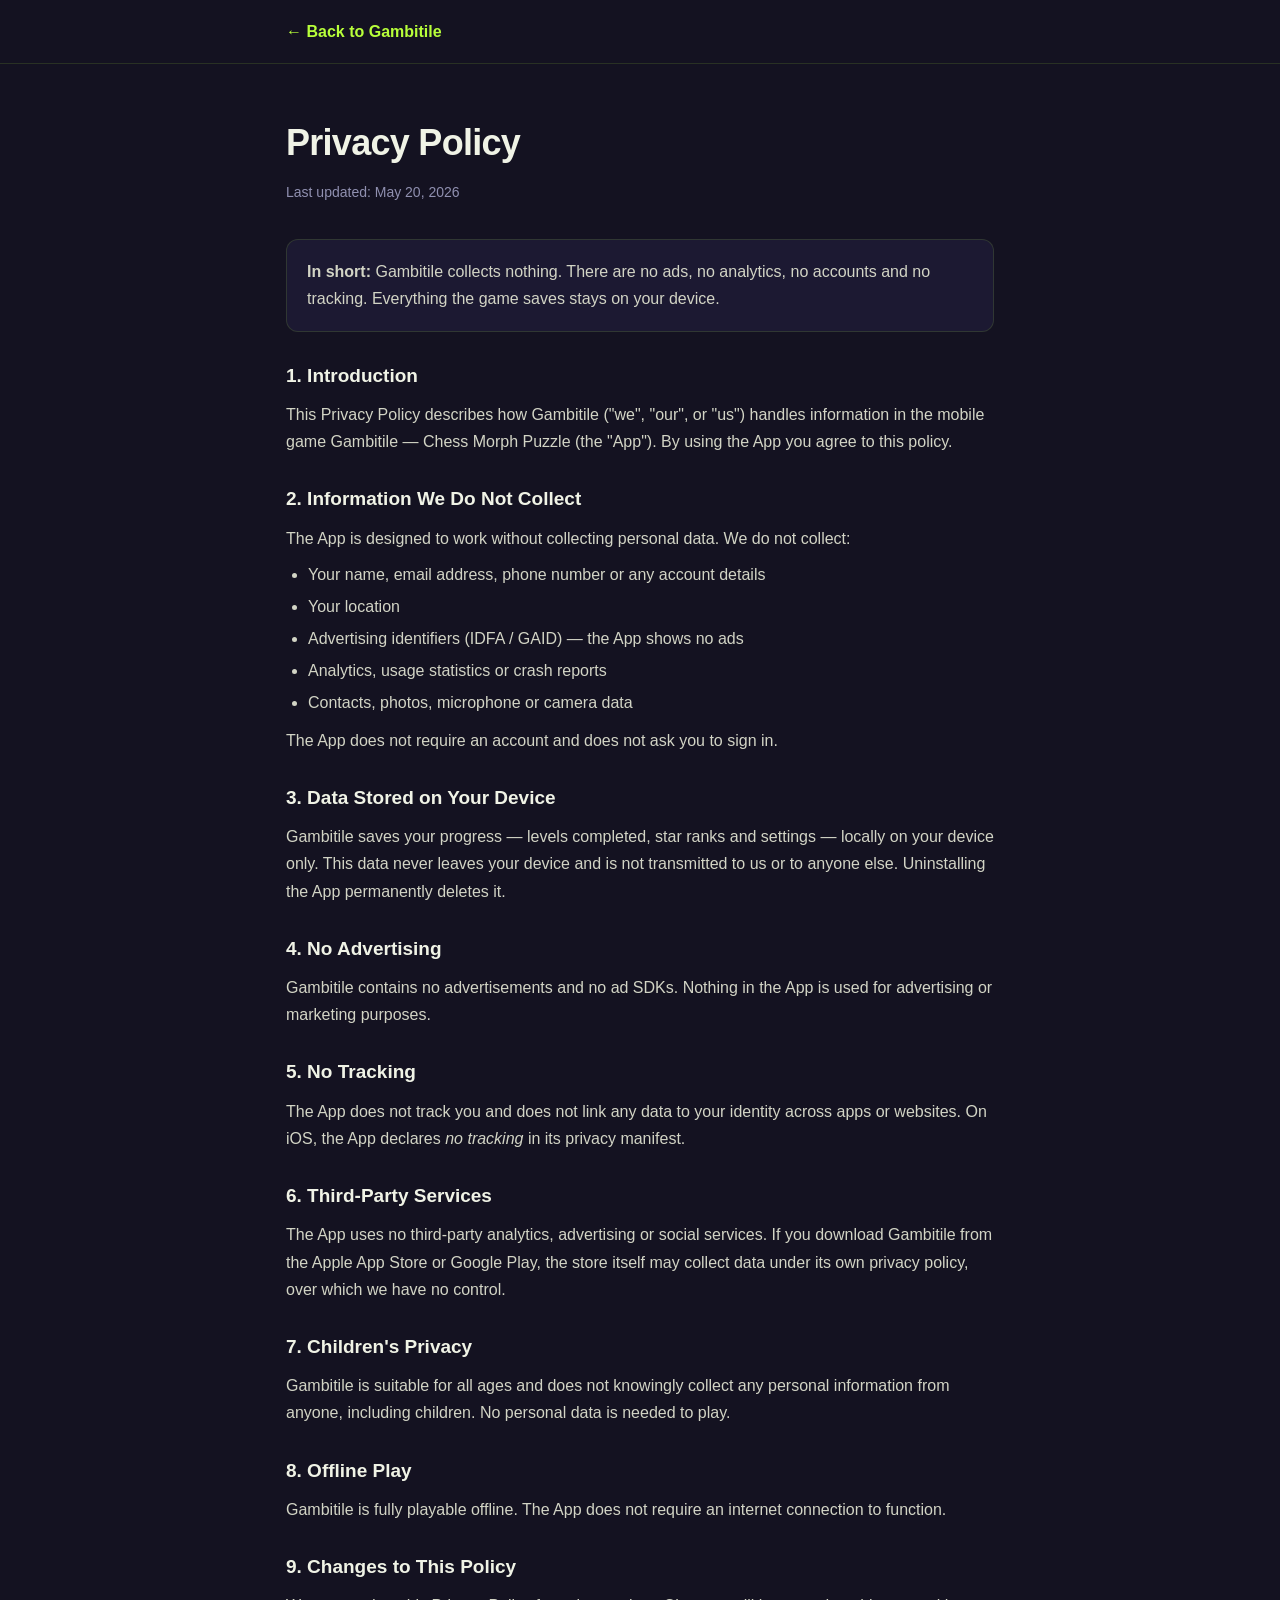
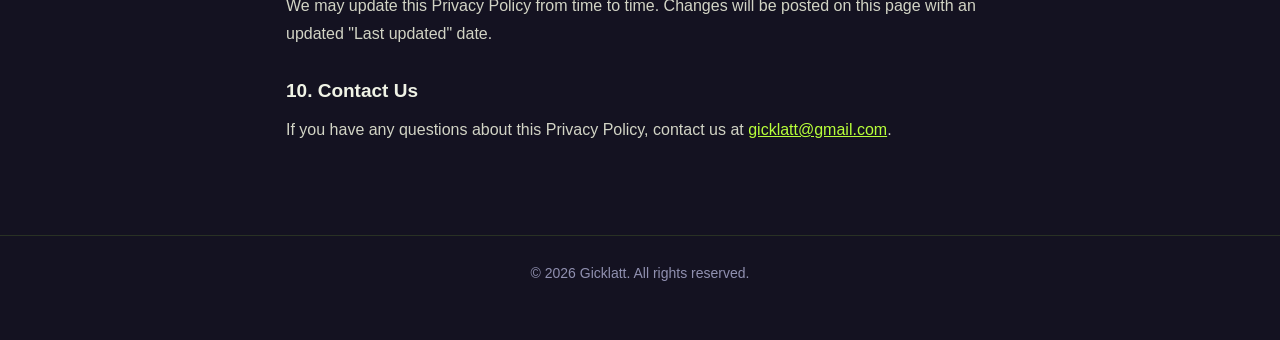
==== privacy/index.html @ 9d50e2fe "feat: Gambitile landing page and privacy policy - Indigo + lime pixel-themed landing page: hero, scr" ====
<!doctype html>
<html lang="en">
<head>
  <meta charset="utf-8" />
  <meta name="viewport" content="width=device-width, initial-scale=1" />
  <title>Privacy Policy — Gambitile</title>
  <meta name="description" content="Privacy Policy for Gambitile — Chess Morph Puzzle." />
  <link rel="icon" type="image/svg+xml" href="../assets/icon.svg" />
  <style>
    :root {
      --bg: #141221; --panel: #1c1932; --line: rgba(184,255,58,.13);
      --text: #f0f3e6; --muted: #9090b0; --lime: #b8ff3a;
    }
    * { box-sizing: border-box; margin: 0; padding: 0; }
    body {
      background: var(--bg); color: var(--text);
      font-family: "Inter", -apple-system, BlinkMacSystemFont, "Segoe UI", Roboto, Helvetica, Arial, sans-serif;
      line-height: 1.7; -webkit-font-smoothing: antialiased;
    }
    a { color: var(--lime); }
    .wrap { max-width: 760px; margin: 0 auto; padding: 0 26px; }
    nav { border-bottom: 1px solid var(--line); }
    nav .wrap { padding-top: 18px; padding-bottom: 18px; }
    nav a { text-decoration: none; font-weight: 600; }
    article.wrap { padding: 48px 26px 64px; }
    h1 { font-size: 36px; font-weight: 700; letter-spacing: -0.02em; }
    .updated { color: var(--muted); font-size: 14px; margin: 8px 0 34px; }
    section { margin-bottom: 28px; }
    h2 { font-size: 19px; font-weight: 700; margin-bottom: 9px; }
    p { color: #d2d4c5; }
    ul { margin: 9px 0 0 22px; }
    li { color: #d2d4c5; margin-bottom: 5px; }
    .highlight {
      background: var(--panel); border: 1px solid var(--line);
      border-radius: 12px; padding: 18px 20px; color: #d2d4c5;
    }
    footer {
      border-top: 1px solid var(--line); padding: 26px 26px 54px;
      text-align: center; color: var(--muted); font-size: 14px;
    }
  </style>
</head>
<body>
  <nav><div class="wrap"><a href="../">&larr; Back to Gambitile</a></div></nav>

  <article class="wrap">
    <h1>Privacy Policy</h1>
    <p class="updated">Last updated: May 20, 2026</p>

    <section>
      <div class="highlight">
        <strong>In short:</strong> Gambitile collects nothing. There are
        no ads, no analytics, no accounts and no tracking. Everything
        the game saves stays on your device.
      </div>
    </section>

    <section>
      <h2>1. Introduction</h2>
      <p>
        This Privacy Policy describes how Gambitile ("we", "our", or
        "us") handles information in the mobile game Gambitile — Chess
        Morph Puzzle (the "App"). By using the App you agree to this
        policy.
      </p>
    </section>

    <section>
      <h2>2. Information We Do Not Collect</h2>
      <p>The App is designed to work without collecting personal data. We do not collect:</p>
      <ul>
        <li>Your name, email address, phone number or any account details</li>
        <li>Your location</li>
        <li>Advertising identifiers (IDFA / GAID) — the App shows no ads</li>
        <li>Analytics, usage statistics or crash reports</li>
        <li>Contacts, photos, microphone or camera data</li>
      </ul>
      <p style="margin-top:10px;">
        The App does not require an account and does not ask you to sign in.
      </p>
    </section>

    <section>
      <h2>3. Data Stored on Your Device</h2>
      <p>
        Gambitile saves your progress — levels completed, star ranks and
        settings — locally on your device only. This data never leaves
        your device and is not transmitted to us or to anyone else.
        Uninstalling the App permanently deletes it.
      </p>
    </section>

    <section>
      <h2>4. No Advertising</h2>
      <p>
        Gambitile contains no advertisements and no ad SDKs. Nothing in
        the App is used for advertising or marketing purposes.
      </p>
    </section>

    <section>
      <h2>5. No Tracking</h2>
      <p>
        The App does not track you and does not link any data to your
        identity across apps or websites. On iOS, the App declares
        <em>no tracking</em> in its privacy manifest.
      </p>
    </section>

    <section>
      <h2>6. Third-Party Services</h2>
      <p>
        The App uses no third-party analytics, advertising or social
        services. If you download Gambitile from the Apple App Store or
        Google Play, the store itself may collect data under its own
        privacy policy, over which we have no control.
      </p>
    </section>

    <section>
      <h2>7. Children's Privacy</h2>
      <p>
        Gambitile is suitable for all ages and does not knowingly
        collect any personal information from anyone, including
        children. No personal data is needed to play.
      </p>
    </section>

    <section>
      <h2>8. Offline Play</h2>
      <p>
        Gambitile is fully playable offline. The App does not require an
        internet connection to function.
      </p>
    </section>

    <section>
      <h2>9. Changes to This Policy</h2>
      <p>
        We may update this Privacy Policy from time to time. Changes
        will be posted on this page with an updated "Last updated" date.
      </p>
    </section>

    <section>
      <h2>10. Contact Us</h2>
      <p>
        If you have any questions about this Privacy Policy, contact us at
        <a href="mailto:gicklatt@gmail.com">gicklatt@gmail.com</a>.
      </p>
    </section>
  </article>

  <footer>&copy; <span id="year"></span> Gicklatt. All rights reserved.</footer>
  <script>document.getElementById("year").textContent = new Date().getFullYear();</script>
</body>
</html>
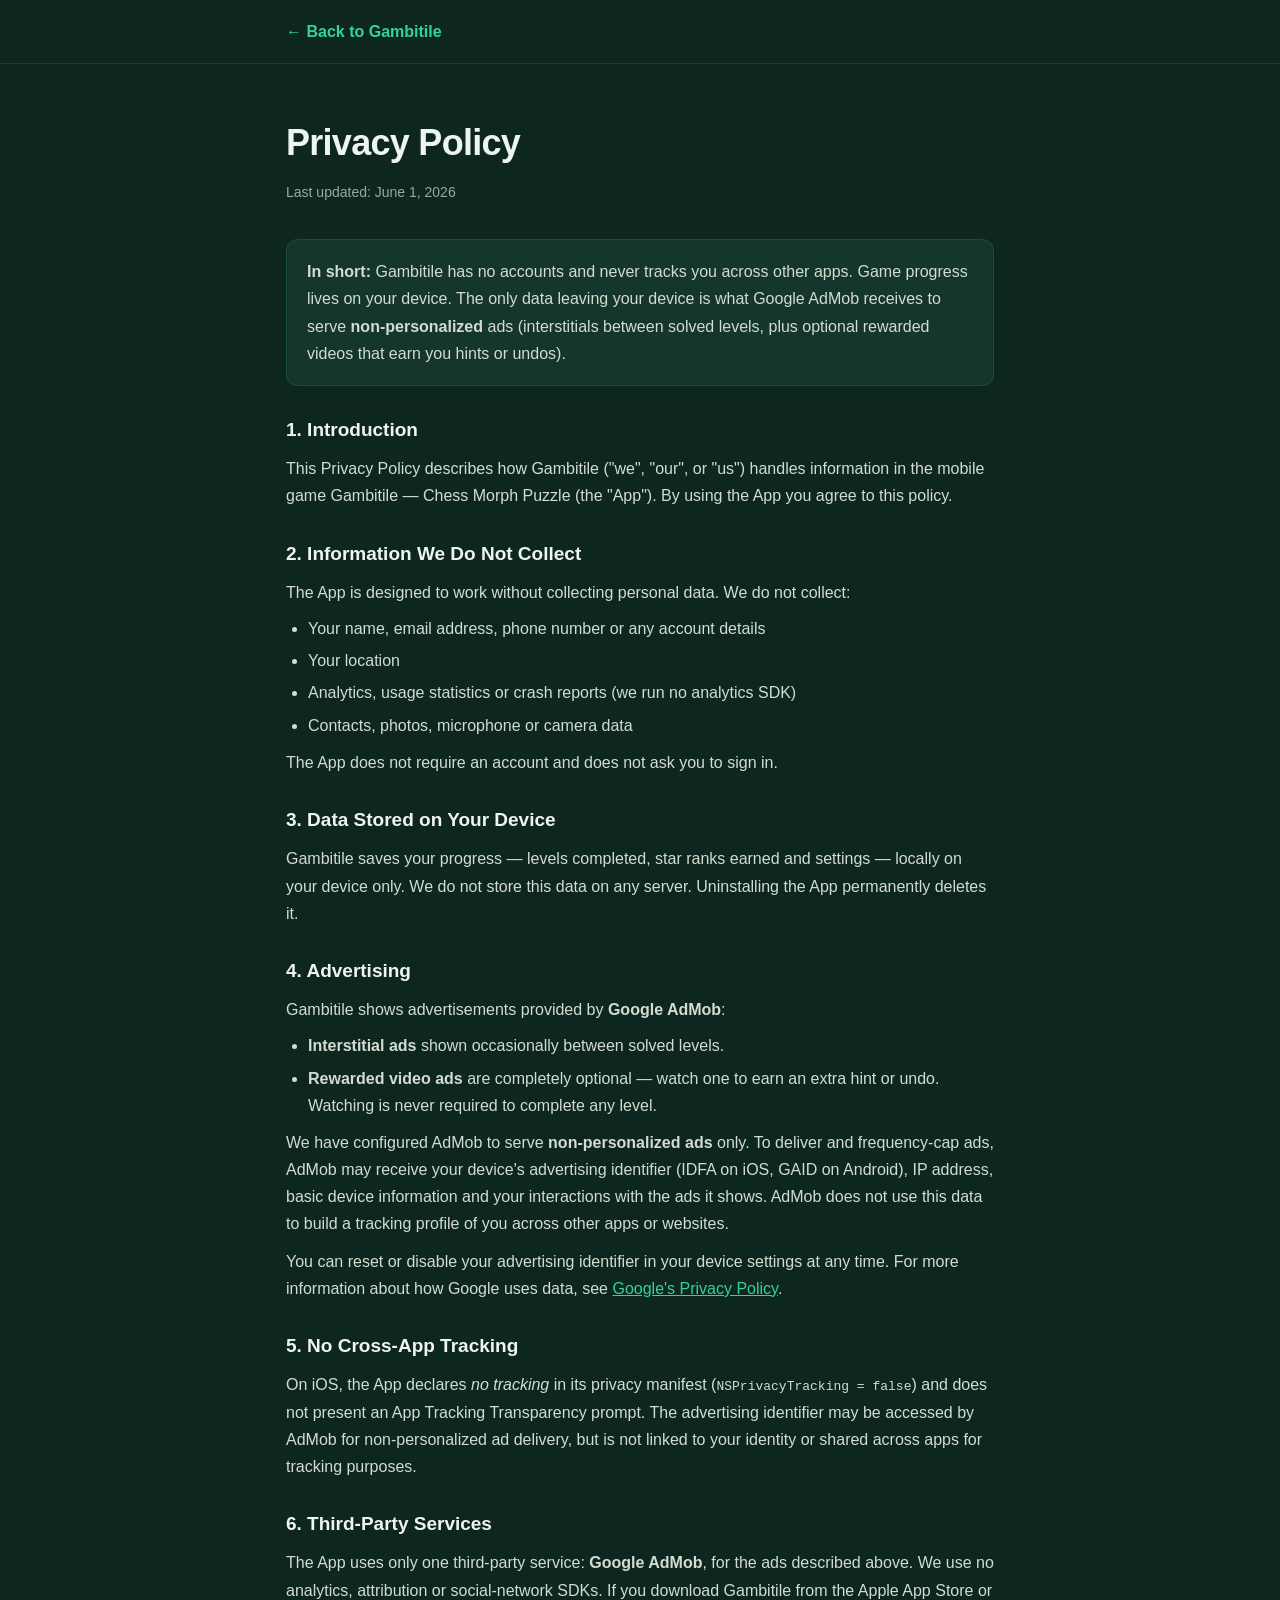
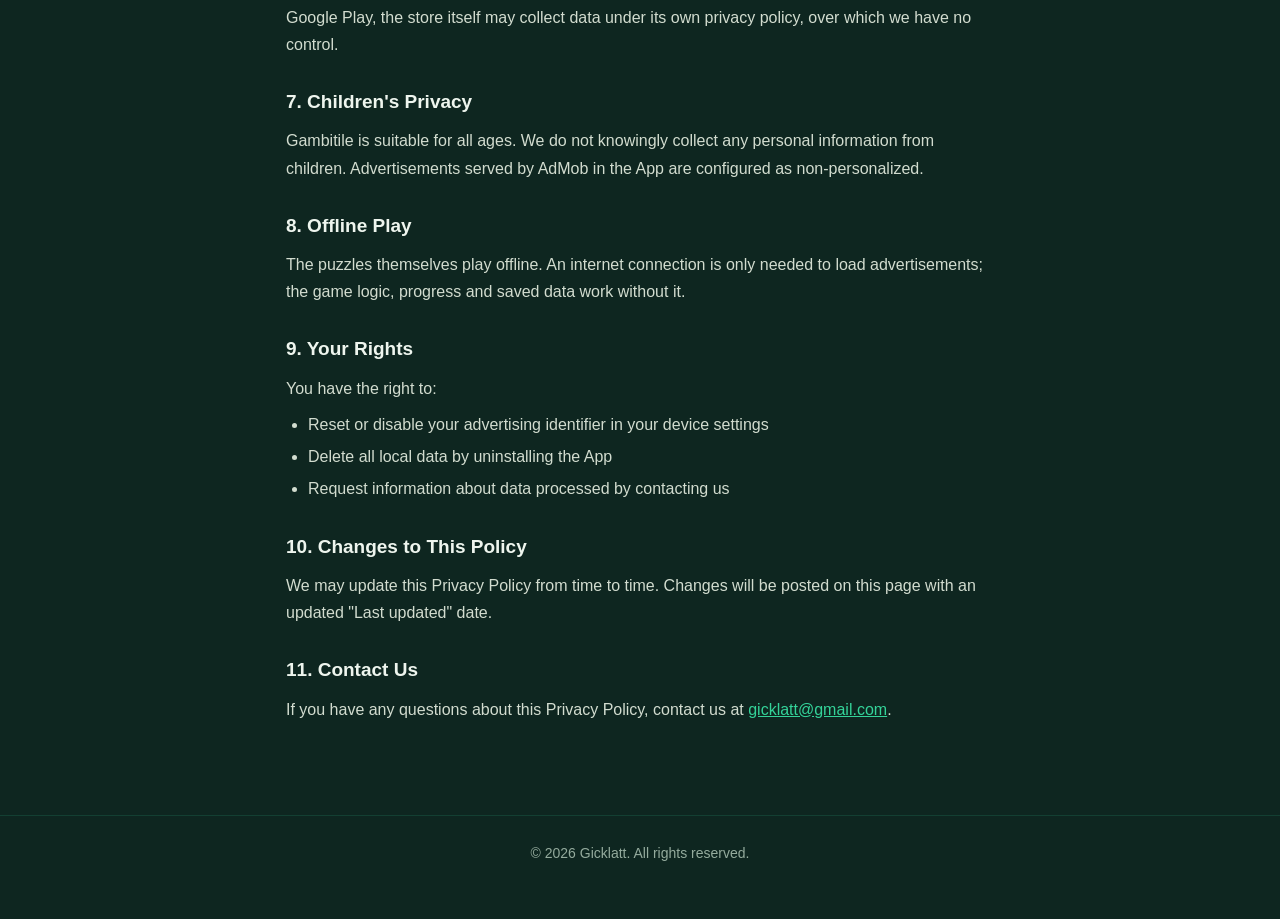
==== commit 4a3ae264: "feat: rebrand to emerald-classical palette and disclose AdMob ads - New icon (emerald gradient + che" ====
--- a/privacy/index.html
+++ b/privacy/index.html
@@ -8,8 +8,8 @@
   <link rel="icon" type="image/svg+xml" href="../assets/icon.svg" />
   <style>
     :root {
-      --bg: #141221; --panel: #1c1932; --line: rgba(184,255,58,.13);
-      --text: #f0f3e6; --muted: #9090b0; --lime: #b8ff3a;
+      --bg: #0e2620; --panel: #15362d; --line: rgba(52,211,153,.14);
+      --text: #eef5ee; --muted: #94ab9d; --emerald: #34d399;
     }
     * { box-sizing: border-box; margin: 0; padding: 0; }
     body {
@@ -17,22 +17,22 @@
       font-family: "Inter", -apple-system, BlinkMacSystemFont, "Segoe UI", Roboto, Helvetica, Arial, sans-serif;
       line-height: 1.7; -webkit-font-smoothing: antialiased;
     }
-    a { color: var(--lime); }
+    a { color: var(--emerald); }
     .wrap { max-width: 760px; margin: 0 auto; padding: 0 26px; }
     nav { border-bottom: 1px solid var(--line); }
     nav .wrap { padding-top: 18px; padding-bottom: 18px; }
     nav a { text-decoration: none; font-weight: 600; }
     article.wrap { padding: 48px 26px 64px; }
-    h1 { font-size: 36px; font-weight: 700; letter-spacing: -0.02em; }
+    h1 { font-size: 36px; font-weight: 800; letter-spacing: -0.02em; }
     .updated { color: var(--muted); font-size: 14px; margin: 8px 0 34px; }
     section { margin-bottom: 28px; }
     h2 { font-size: 19px; font-weight: 700; margin-bottom: 9px; }
-    p { color: #d2d4c5; }
+    p { color: #d2dccf; }
     ul { margin: 9px 0 0 22px; }
-    li { color: #d2d4c5; margin-bottom: 5px; }
+    li { color: #d2dccf; margin-bottom: 5px; }
     .highlight {
       background: var(--panel); border: 1px solid var(--line);
-      border-radius: 12px; padding: 18px 20px; color: #d2d4c5;
+      border-radius: 12px; padding: 18px 20px; color: #d2dccf;
     }
     footer {
       border-top: 1px solid var(--line); padding: 26px 26px 54px;
@@ -45,13 +45,16 @@
 
   <article class="wrap">
     <h1>Privacy Policy</h1>
-    <p class="updated">Last updated: May 20, 2026</p>
+    <p class="updated">Last updated: June 1, 2026</p>
 
     <section>
       <div class="highlight">
-        <strong>In short:</strong> Gambitile collects nothing. There are
-        no ads, no analytics, no accounts and no tracking. Everything
-        the game saves stays on your device.
+        <strong>In short:</strong> Gambitile has no accounts and never
+        tracks you across other apps. Game progress lives on your
+        device. The only data leaving your device is what Google AdMob
+        receives to serve <strong>non-personalized</strong> ads
+        (interstitials between solved levels, plus optional rewarded
+        videos that earn you hints or undos).
       </div>
     </section>
 
@@ -71,8 +74,7 @@
       <ul>
         <li>Your name, email address, phone number or any account details</li>
         <li>Your location</li>
-        <li>Advertising identifiers (IDFA / GAID) — the App shows no ads</li>
-        <li>Analytics, usage statistics or crash reports</li>
+        <li>Analytics, usage statistics or crash reports (we run no analytics SDK)</li>
         <li>Contacts, photos, microphone or camera data</li>
       </ul>
       <p style="margin-top:10px;">
@@ -83,59 +85,101 @@
     <section>
       <h2>3. Data Stored on Your Device</h2>
       <p>
-        Gambitile saves your progress — levels completed, star ranks and
-        settings — locally on your device only. This data never leaves
-        your device and is not transmitted to us or to anyone else.
-        Uninstalling the App permanently deletes it.
-      </p>
-    </section>
-
-    <section>
-      <h2>4. No Advertising</h2>
-      <p>
-        Gambitile contains no advertisements and no ad SDKs. Nothing in
-        the App is used for advertising or marketing purposes.
-      </p>
-    </section>
-
-    <section>
-      <h2>5. No Tracking</h2>
-      <p>
-        The App does not track you and does not link any data to your
-        identity across apps or websites. On iOS, the App declares
-        <em>no tracking</em> in its privacy manifest.
+        Gambitile saves your progress — levels completed, star ranks
+        earned and settings — locally on your device only. We do not
+        store this data on any server. Uninstalling the App permanently
+        deletes it.
+      </p>
+    </section>
+
+    <section>
+      <h2>4. Advertising</h2>
+      <p>
+        Gambitile shows advertisements provided by <strong>Google
+        AdMob</strong>:
+      </p>
+      <ul>
+        <li>
+          <strong>Interstitial ads</strong> shown occasionally between
+          solved levels.
+        </li>
+        <li>
+          <strong>Rewarded video ads</strong> are completely optional —
+          watch one to earn an extra hint or undo. Watching is never
+          required to complete any level.
+        </li>
+      </ul>
+      <p style="margin-top:10px;">
+        We have configured AdMob to serve <strong>non-personalized
+        ads</strong> only. To deliver and frequency-cap ads, AdMob may
+        receive your device's advertising identifier (IDFA on iOS, GAID
+        on Android), IP address, basic device information and your
+        interactions with the ads it shows. AdMob does not use this
+        data to build a tracking profile of you across other apps or
+        websites.
+      </p>
+      <p style="margin-top:10px;">
+        You can reset or disable your advertising identifier in your
+        device settings at any time. For more information about how
+        Google uses data, see
+        <a href="https://policies.google.com/privacy" target="_blank" rel="noopener">Google's Privacy Policy</a>.
+      </p>
+    </section>
+
+    <section>
+      <h2>5. No Cross-App Tracking</h2>
+      <p>
+        On iOS, the App declares <em>no tracking</em> in its privacy
+        manifest (<code>NSPrivacyTracking = false</code>) and does not
+        present an App Tracking Transparency prompt. The advertising
+        identifier may be accessed by AdMob for non-personalized ad
+        delivery, but is not linked to your identity or shared across
+        apps for tracking purposes.
       </p>
     </section>
 
     <section>
       <h2>6. Third-Party Services</h2>
       <p>
-        The App uses no third-party analytics, advertising or social
-        services. If you download Gambitile from the Apple App Store or
-        Google Play, the store itself may collect data under its own
-        privacy policy, over which we have no control.
+        The App uses only one third-party service: <strong>Google
+        AdMob</strong>, for the ads described above. We use no
+        analytics, attribution or social-network SDKs. If you download
+        Gambitile from the Apple App Store or Google Play, the store
+        itself may collect data under its own privacy policy, over
+        which we have no control.
       </p>
     </section>
 
     <section>
       <h2>7. Children's Privacy</h2>
       <p>
-        Gambitile is suitable for all ages and does not knowingly
-        collect any personal information from anyone, including
-        children. No personal data is needed to play.
+        Gambitile is suitable for all ages. We do not knowingly collect
+        any personal information from children. Advertisements served
+        by AdMob in the App are configured as non-personalized.
       </p>
     </section>
 
     <section>
       <h2>8. Offline Play</h2>
       <p>
-        Gambitile is fully playable offline. The App does not require an
-        internet connection to function.
-      </p>
-    </section>
-
-    <section>
-      <h2>9. Changes to This Policy</h2>
+        The puzzles themselves play offline. An internet connection is
+        only needed to load advertisements; the game logic, progress
+        and saved data work without it.
+      </p>
+    </section>
+
+    <section>
+      <h2>9. Your Rights</h2>
+      <p>You have the right to:</p>
+      <ul>
+        <li>Reset or disable your advertising identifier in your device settings</li>
+        <li>Delete all local data by uninstalling the App</li>
+        <li>Request information about data processed by contacting us</li>
+      </ul>
+    </section>
+
+    <section>
+      <h2>10. Changes to This Policy</h2>
       <p>
         We may update this Privacy Policy from time to time. Changes
         will be posted on this page with an updated "Last updated" date.
@@ -143,7 +187,7 @@
     </section>
 
     <section>
-      <h2>10. Contact Us</h2>
+      <h2>11. Contact Us</h2>
       <p>
         If you have any questions about this Privacy Policy, contact us at
         <a href="mailto:gicklatt@gmail.com">gicklatt@gmail.com</a>.
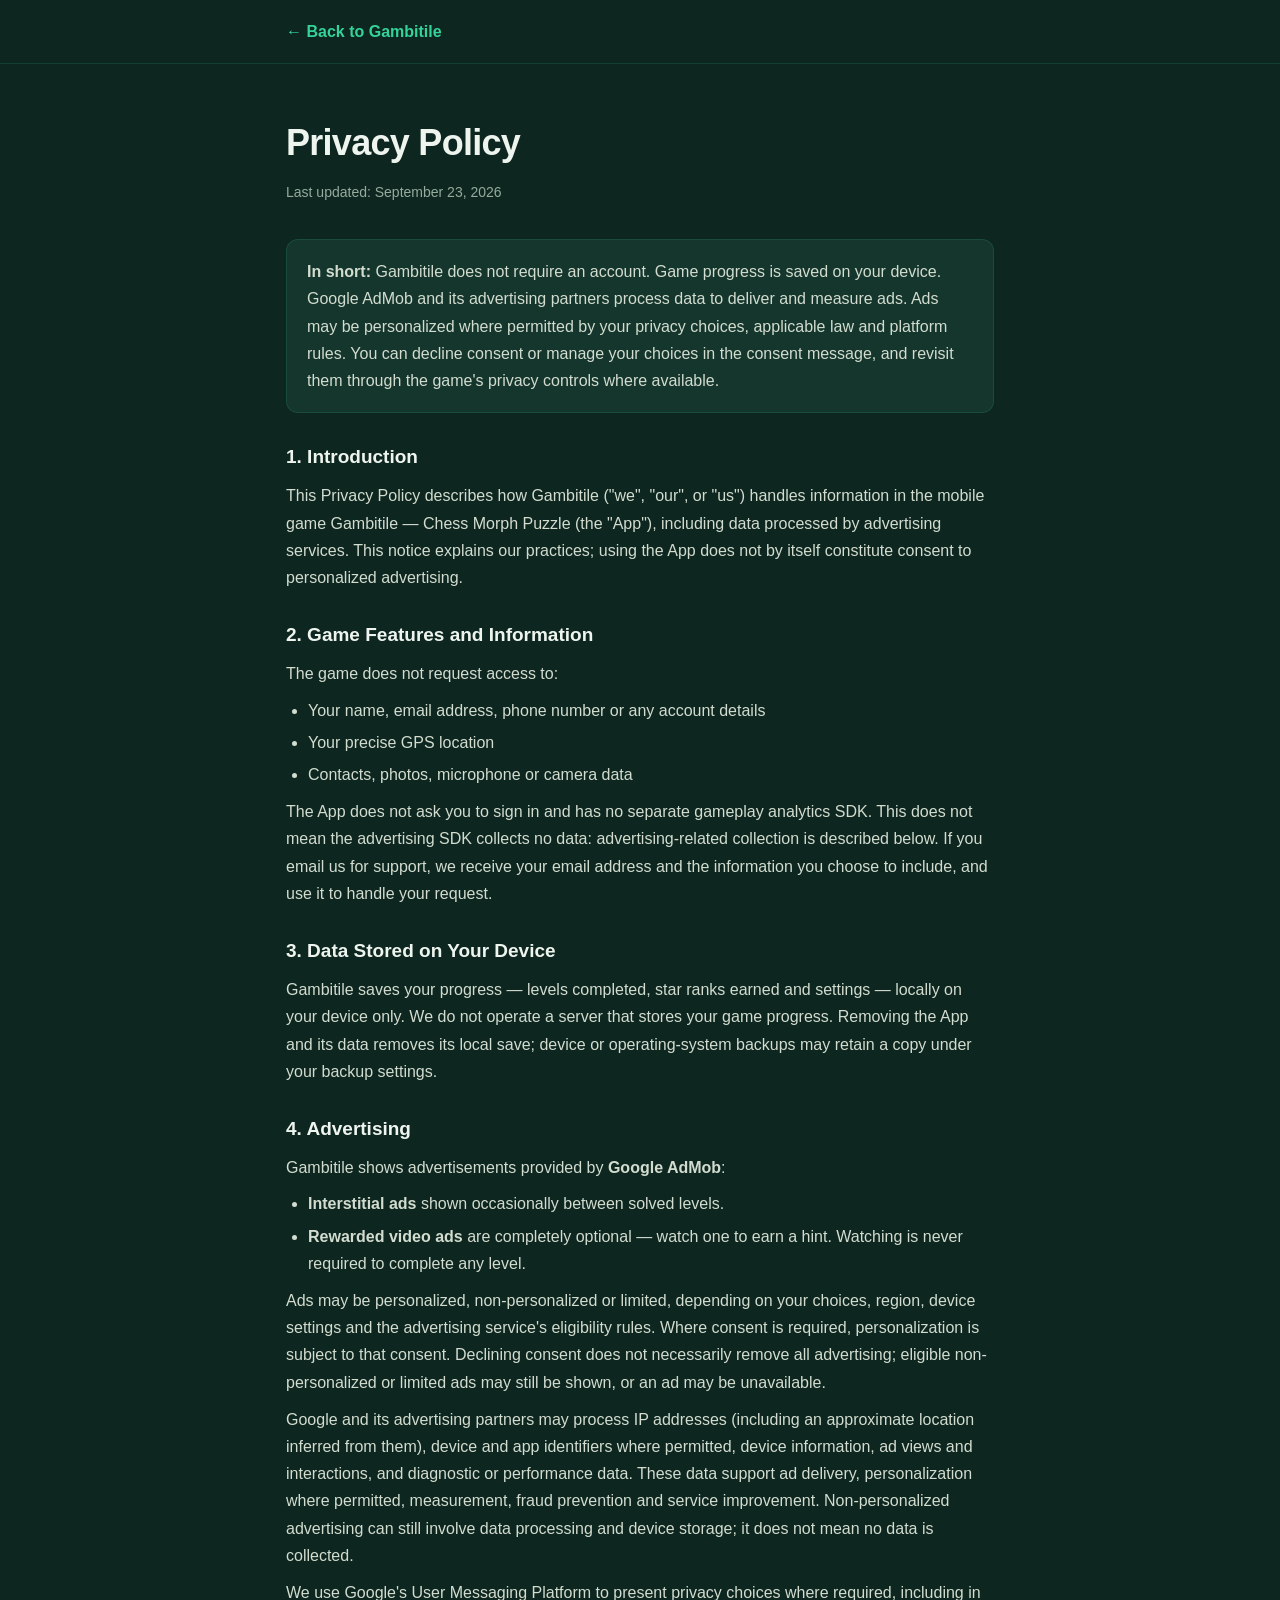
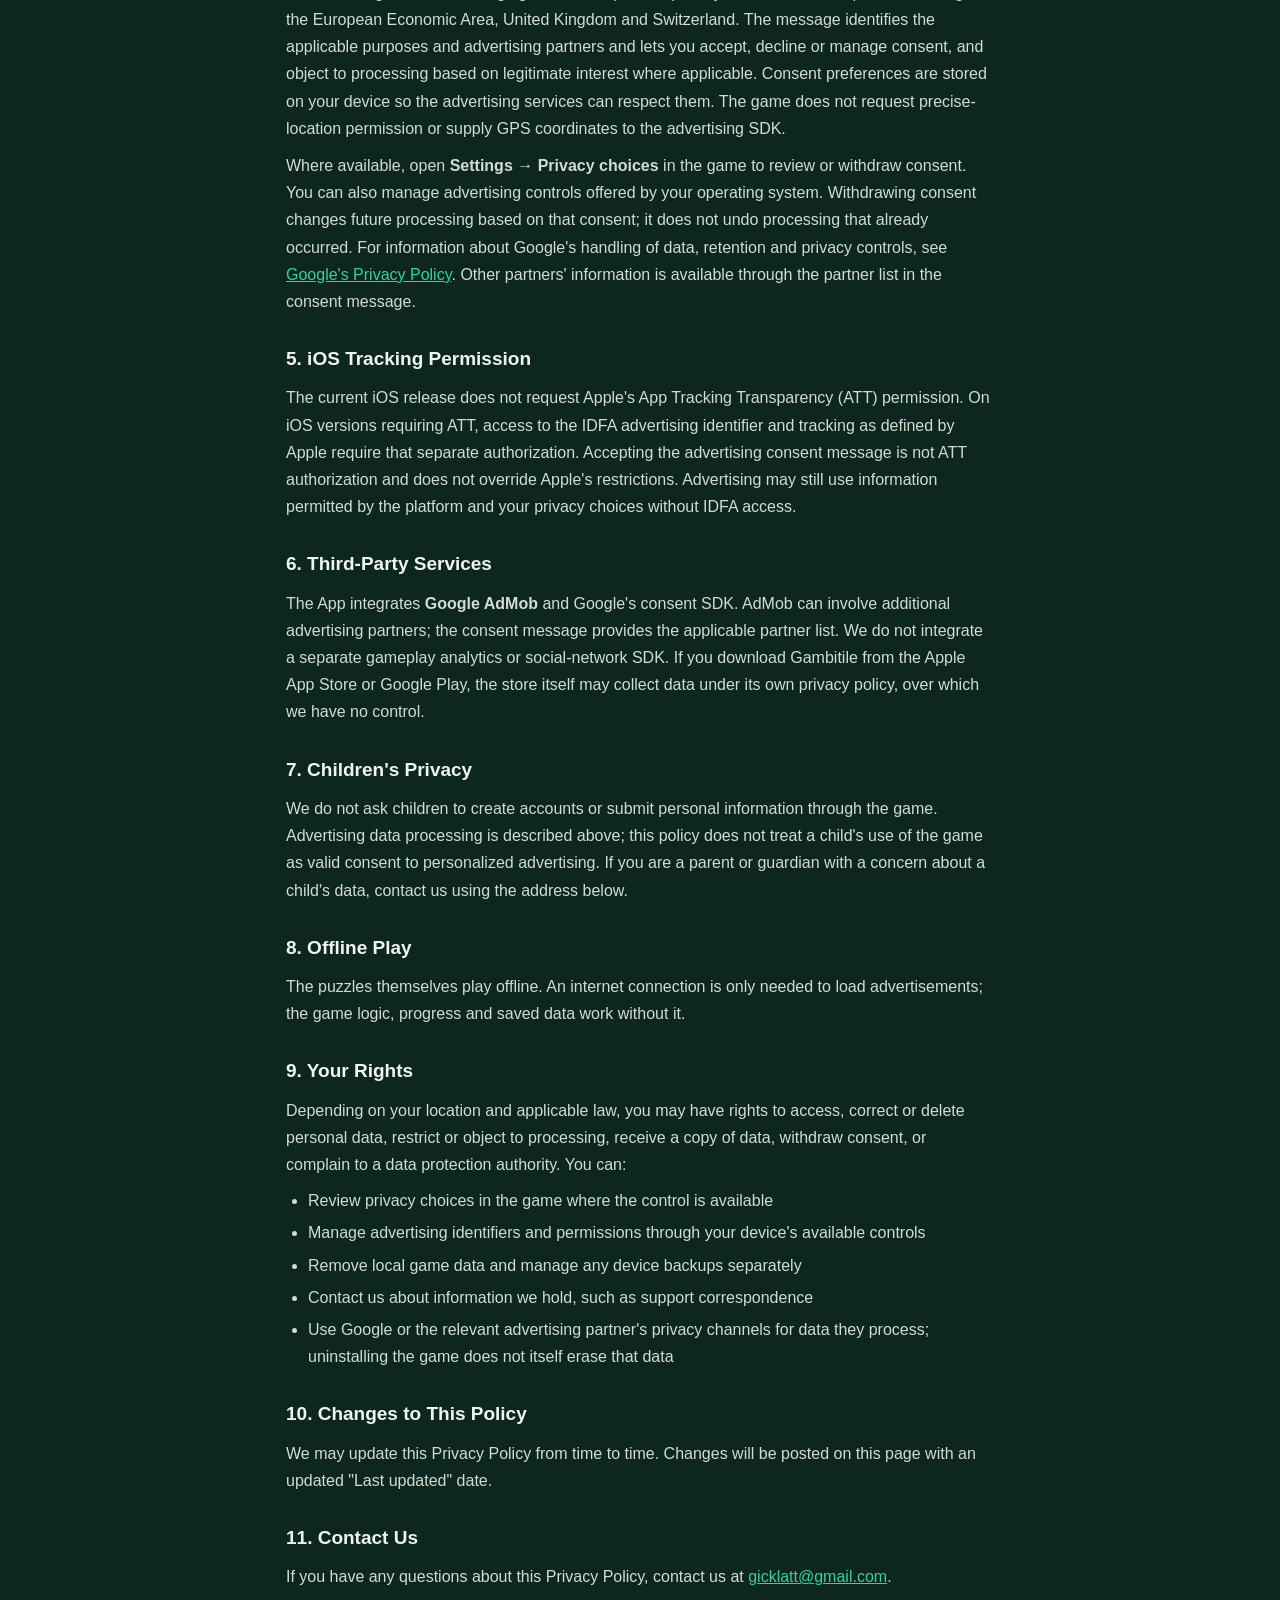
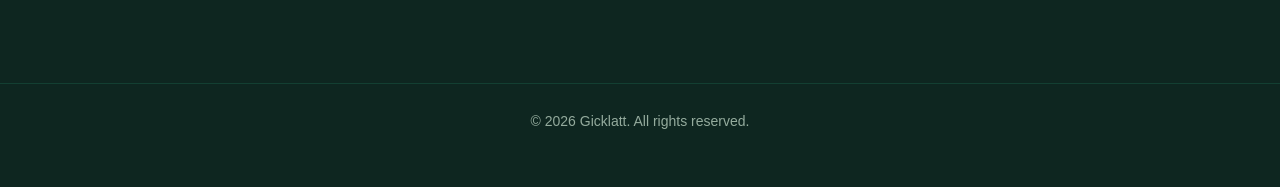
==== commit da0abc39: "Align privacy policy with consent-based advertising" ====
--- a/privacy/index.html
+++ b/privacy/index.html
@@ -45,16 +45,17 @@
 
   <article class="wrap">
     <h1>Privacy Policy</h1>
-    <p class="updated">Last updated: June 1, 2026</p>
+    <p class="updated">Last updated: September 23, 2026</p>
 
     <section>
       <div class="highlight">
-        <strong>In short:</strong> Gambitile has no accounts and never
-        tracks you across other apps. Game progress lives on your
-        device. The only data leaving your device is what Google AdMob
-        receives to serve <strong>non-personalized</strong> ads
-        (interstitials between solved levels, plus optional rewarded
-        videos that earn you hints or undos).
+        <strong>In short:</strong> Gambitile does not require an account.
+        Game progress is saved on your device. Google AdMob and its
+        advertising partners process data to deliver and measure ads.
+        Ads may be personalized where permitted by your privacy choices,
+        applicable law and platform rules. You can decline consent or
+        manage your choices in the consent message, and revisit them
+        through the game's privacy controls where available.
       </div>
     </section>
 
@@ -63,22 +64,26 @@
       <p>
         This Privacy Policy describes how Gambitile ("we", "our", or
         "us") handles information in the mobile game Gambitile — Chess
-        Morph Puzzle (the "App"). By using the App you agree to this
-        policy.
-      </p>
-    </section>
-
-    <section>
-      <h2>2. Information We Do Not Collect</h2>
-      <p>The App is designed to work without collecting personal data. We do not collect:</p>
+        Morph Puzzle (the "App"), including data processed by advertising
+        services. This notice explains our practices; using the App does
+        not by itself constitute consent to personalized advertising.
+      </p>
+    </section>
+
+    <section>
+      <h2>2. Game Features and Information</h2>
+      <p>The game does not request access to:</p>
       <ul>
         <li>Your name, email address, phone number or any account details</li>
-        <li>Your location</li>
-        <li>Analytics, usage statistics or crash reports (we run no analytics SDK)</li>
+        <li>Your precise GPS location</li>
         <li>Contacts, photos, microphone or camera data</li>
       </ul>
       <p style="margin-top:10px;">
-        The App does not require an account and does not ask you to sign in.
+        The App does not ask you to sign in and has no separate gameplay
+        analytics SDK. This does not mean the advertising SDK collects
+        no data: advertising-related collection is described below.
+        If you email us for support, we receive your email address and
+        the information you choose to include, and use it to handle your request.
       </p>
     </section>
 
@@ -87,8 +92,9 @@
       <p>
         Gambitile saves your progress — levels completed, star ranks
         earned and settings — locally on your device only. We do not
-        store this data on any server. Uninstalling the App permanently
-        deletes it.
+        operate a server that stores your game progress. Removing the
+        App and its data removes its local save; device or operating-system
+        backups may retain a copy under your backup settings.
       </p>
     </section>
 
@@ -105,45 +111,75 @@
         </li>
         <li>
           <strong>Rewarded video ads</strong> are completely optional —
-          watch one to earn an extra hint or undo. Watching is never
+          watch one to earn a hint. Watching is never
           required to complete any level.
         </li>
       </ul>
       <p style="margin-top:10px;">
-        We have configured AdMob to serve <strong>non-personalized
-        ads</strong> only. To deliver and frequency-cap ads, AdMob may
-        receive your device's advertising identifier (IDFA on iOS, GAID
-        on Android), IP address, basic device information and your
-        interactions with the ads it shows. AdMob does not use this
-        data to build a tracking profile of you across other apps or
-        websites.
-      </p>
-      <p style="margin-top:10px;">
-        You can reset or disable your advertising identifier in your
-        device settings at any time. For more information about how
-        Google uses data, see
+        Ads may be personalized, non-personalized or limited, depending
+        on your choices, region, device settings and the advertising
+        service's eligibility rules. Where consent is required,
+        personalization is subject to that consent. Declining consent
+        does not necessarily remove all advertising; eligible
+        non-personalized or limited ads may still be shown, or an ad
+        may be unavailable.
+      </p>
+      <p style="margin-top:10px;">
+        Google and its advertising partners may process IP addresses
+        (including an approximate location inferred from them), device
+        and app identifiers where permitted, device information, ad
+        views and interactions, and diagnostic or performance data.
+        These data support ad delivery, personalization where permitted,
+        measurement, fraud prevention and service improvement.
+        Non-personalized advertising can still involve data processing
+        and device storage; it does not mean no data is collected.
+      </p>
+      <p style="margin-top:10px;">
+        We use Google's User Messaging Platform to present privacy
+        choices where required, including in the European Economic Area,
+        United Kingdom and Switzerland. The message identifies the
+        applicable purposes and advertising partners and lets you accept,
+        decline or manage consent, and object to processing based on
+        legitimate interest where applicable. Consent preferences are
+        stored on your device so the advertising services can respect them.
+        The game does not request precise-location permission or supply
+        GPS coordinates to the advertising SDK.
+      </p>
+      <p style="margin-top:10px;">
+        Where available, open <strong>Settings → Privacy choices</strong>
+        in the game to review or withdraw consent. You can also manage
+        advertising controls offered by your operating system. Withdrawing
+        consent changes future processing based on that consent; it does
+        not undo processing that already occurred. For information about
+        Google's handling of data, retention and privacy controls, see
         <a href="https://policies.google.com/privacy" target="_blank" rel="noopener">Google's Privacy Policy</a>.
-      </p>
-    </section>
-
-    <section>
-      <h2>5. No Cross-App Tracking</h2>
-      <p>
-        On iOS, the App declares <em>no tracking</em> in its privacy
-        manifest (<code>NSPrivacyTracking = false</code>) and does not
-        present an App Tracking Transparency prompt. The advertising
-        identifier may be accessed by AdMob for non-personalized ad
-        delivery, but is not linked to your identity or shared across
-        apps for tracking purposes.
+        Other partners' information is available through the partner list
+        in the consent message.
+      </p>
+    </section>
+
+    <section>
+      <h2>5. iOS Tracking Permission</h2>
+      <p>
+        The current iOS release does not request Apple's App Tracking
+        Transparency (ATT) permission. On iOS versions requiring ATT,
+        access to the IDFA advertising identifier and tracking as defined
+        by Apple require that separate authorization. Accepting the
+        advertising consent message is not ATT authorization and does
+        not override Apple's restrictions. Advertising may still use
+        information permitted by the platform and your privacy choices
+        without IDFA access.
       </p>
     </section>
 
     <section>
       <h2>6. Third-Party Services</h2>
       <p>
-        The App uses only one third-party service: <strong>Google
-        AdMob</strong>, for the ads described above. We use no
-        analytics, attribution or social-network SDKs. If you download
+        The App integrates <strong>Google AdMob</strong> and Google's
+        consent SDK. AdMob can involve additional advertising partners;
+        the consent message provides the applicable partner list.
+        We do not integrate a separate gameplay analytics or social-network
+        SDK. If you download
         Gambitile from the Apple App Store or Google Play, the store
         itself may collect data under its own privacy policy, over
         which we have no control.
@@ -153,9 +189,12 @@
     <section>
       <h2>7. Children's Privacy</h2>
       <p>
-        Gambitile is suitable for all ages. We do not knowingly collect
-        any personal information from children. Advertisements served
-        by AdMob in the App are configured as non-personalized.
+        We do not ask children to create accounts or submit personal
+        information through the game. Advertising data processing is
+        described above; this policy does not treat a child's use of
+        the game as valid consent to personalized advertising. If you
+        are a parent or guardian with a concern about a child's data,
+        contact us using the address below.
       </p>
     </section>
 
@@ -170,11 +209,16 @@
 
     <section>
       <h2>9. Your Rights</h2>
-      <p>You have the right to:</p>
+      <p>Depending on your location and applicable law, you may have rights
+        to access, correct or delete personal data, restrict or object to
+        processing, receive a copy of data, withdraw consent, or complain
+        to a data protection authority. You can:</p>
       <ul>
-        <li>Reset or disable your advertising identifier in your device settings</li>
-        <li>Delete all local data by uninstalling the App</li>
-        <li>Request information about data processed by contacting us</li>
+        <li>Review privacy choices in the game where the control is available</li>
+        <li>Manage advertising identifiers and permissions through your device's available controls</li>
+        <li>Remove local game data and manage any device backups separately</li>
+        <li>Contact us about information we hold, such as support correspondence</li>
+        <li>Use Google or the relevant advertising partner's privacy channels for data they process; uninstalling the game does not itself erase that data</li>
       </ul>
     </section>
 
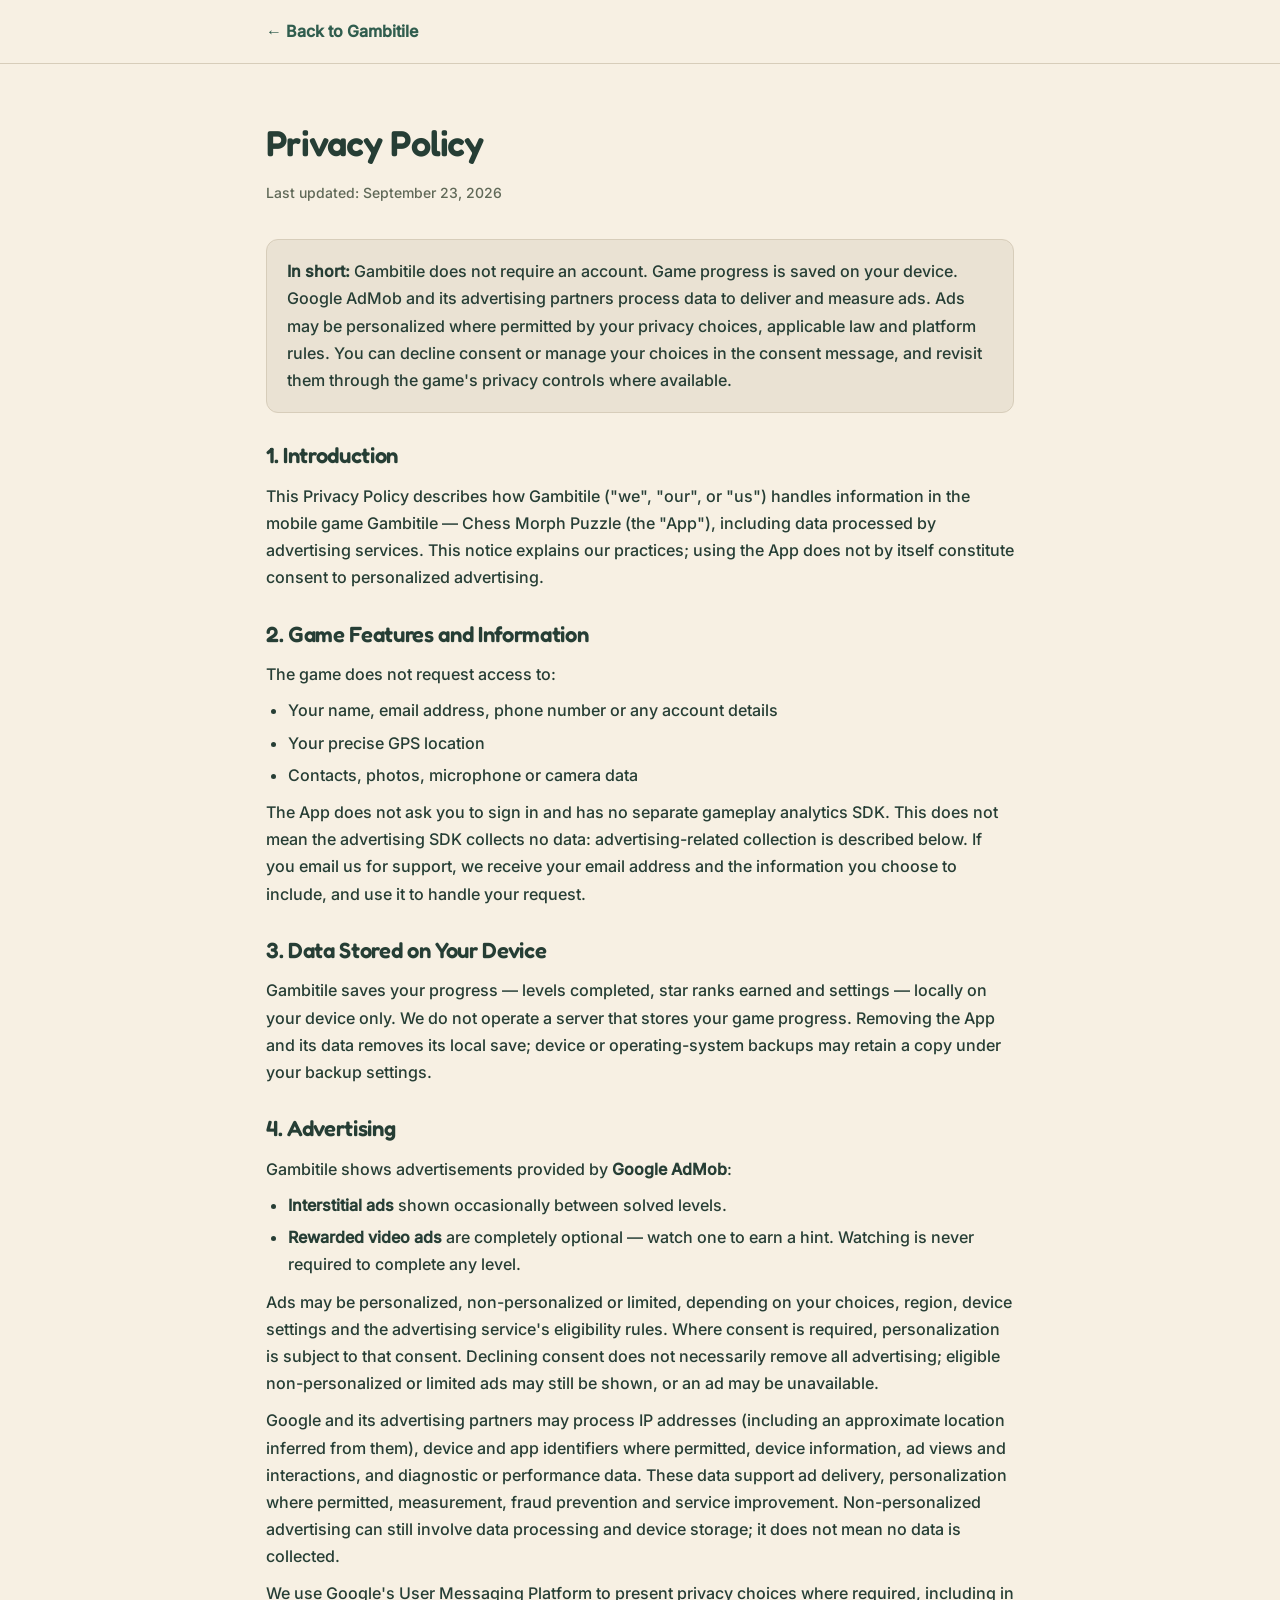
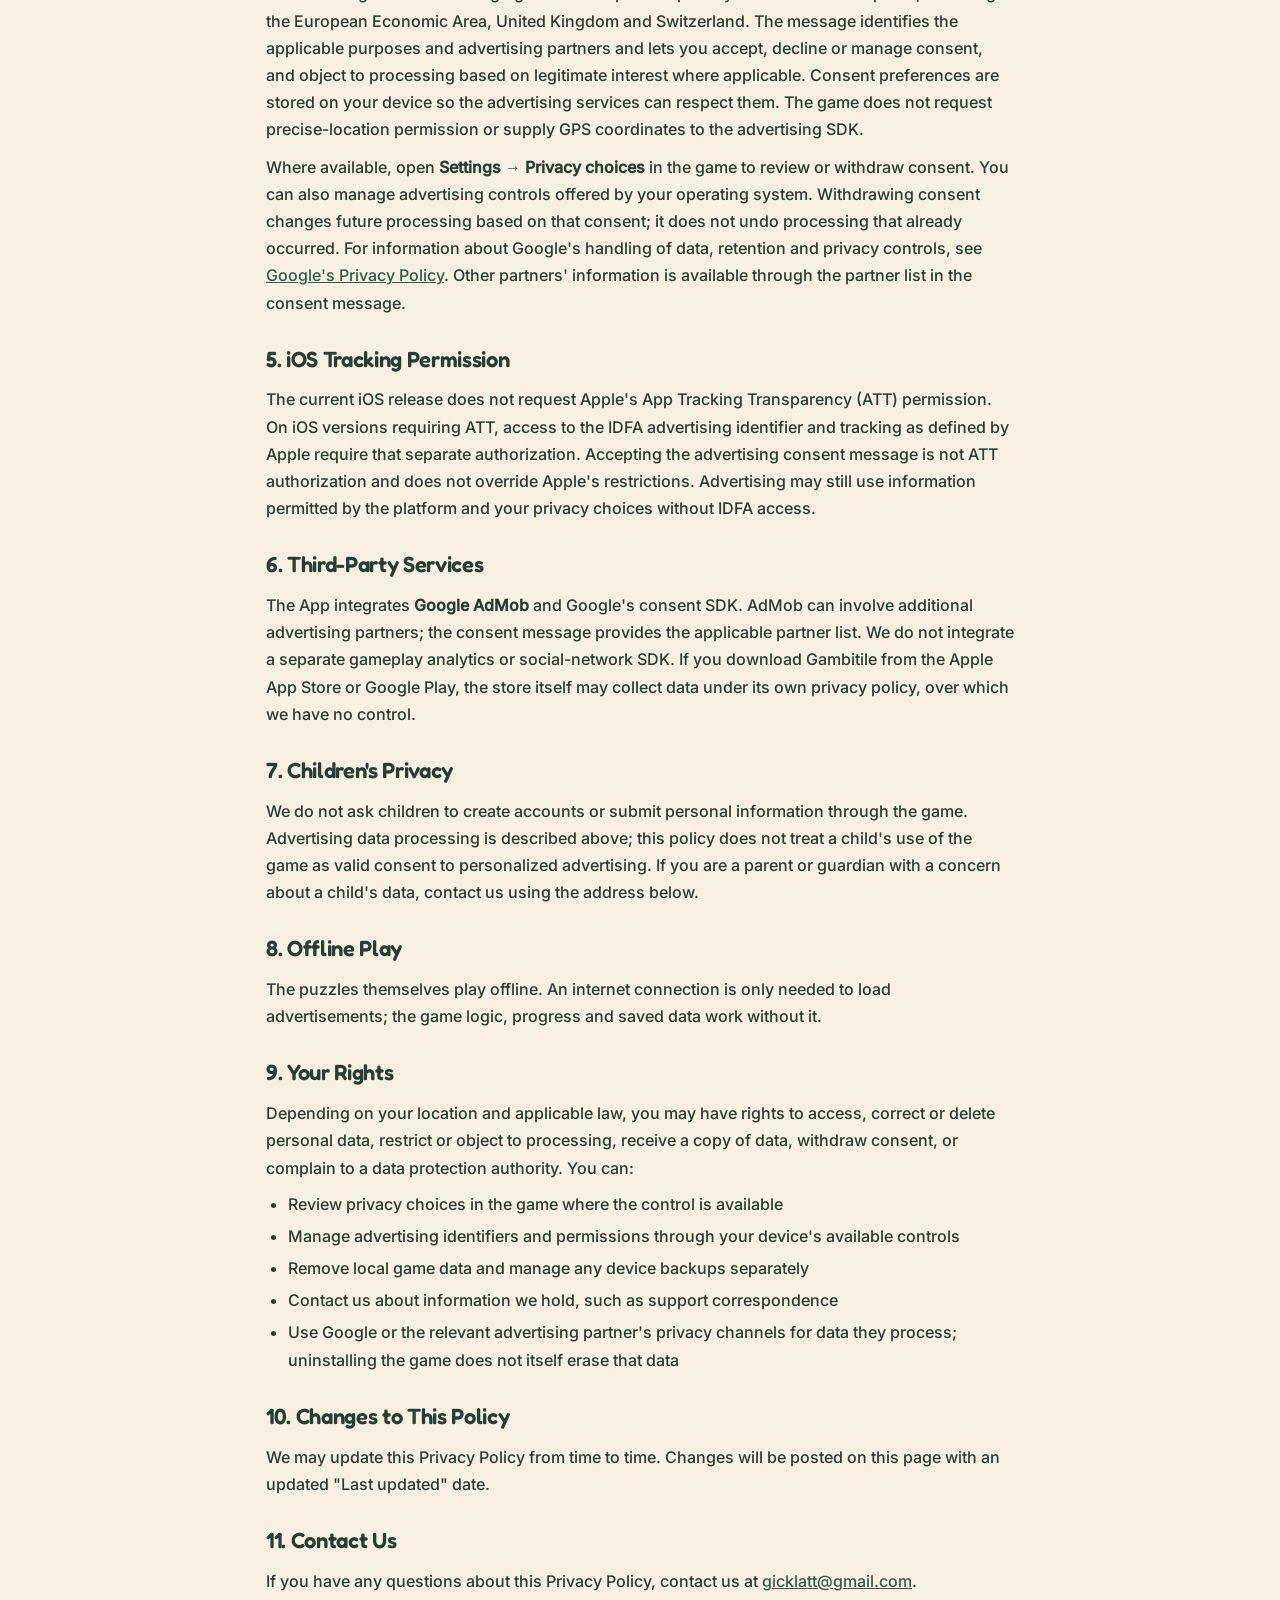
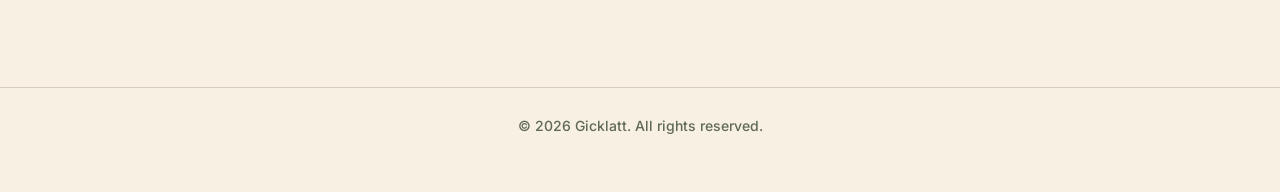
==== commit 6d060172: "Refresh Gambitile website with current game identity and campaign" ====
--- a/privacy/index.html
+++ b/privacy/index.html
@@ -6,10 +6,12 @@
   <title>Privacy Policy — Gambitile</title>
   <meta name="description" content="Privacy Policy for Gambitile — Chess Morph Puzzle." />
   <link rel="icon" type="image/svg+xml" href="../assets/icon.svg" />
+  <meta name="theme-color" content="#243f37" />
+  <link rel="stylesheet" href="../assets/site.css" />
   <style>
     :root {
-      --bg: #0e2620; --panel: #15362d; --line: rgba(52,211,153,.14);
-      --text: #eef5ee; --muted: #94ab9d; --emerald: #34d399;
+      --bg: #f7f0e3; --panel: #eae2d3; --line: #d7cdba;
+      --text: #263e35; --muted: #606958; --emerald: #305d4e;
     }
     * { box-sizing: border-box; margin: 0; padding: 0; }
     body {
@@ -18,21 +20,21 @@
       line-height: 1.7; -webkit-font-smoothing: antialiased;
     }
     a { color: var(--emerald); }
-    .wrap { max-width: 760px; margin: 0 auto; padding: 0 26px; }
+    .wrap { width: 100%; max-width: 800px; margin: 0 auto; padding: 0 26px; }
     nav { border-bottom: 1px solid var(--line); }
     nav .wrap { padding-top: 18px; padding-bottom: 18px; }
     nav a { text-decoration: none; font-weight: 600; }
     article.wrap { padding: 48px 26px 64px; }
-    h1 { font-size: 36px; font-weight: 800; letter-spacing: -0.02em; }
+    h1 { font-family: Fredoka, sans-serif; font-size: 36px; font-weight: 600; letter-spacing: -0.02em; }
     .updated { color: var(--muted); font-size: 14px; margin: 8px 0 34px; }
     section { margin-bottom: 28px; }
-    h2 { font-size: 19px; font-weight: 700; margin-bottom: 9px; }
-    p { color: #d2dccf; }
+    h2 { font-size: 22px; font-weight: 600; margin-bottom: 12px; line-height: 1.35; }
+    p { color: #263e35; }
     ul { margin: 9px 0 0 22px; }
-    li { color: #d2dccf; margin-bottom: 5px; }
+    li { color: #263e35; margin-bottom: 5px; }
     .highlight {
       background: var(--panel); border: 1px solid var(--line);
-      border-radius: 12px; padding: 18px 20px; color: #d2dccf;
+      border-radius: 12px; padding: 18px 20px; color: #263e35;
     }
     footer {
       border-top: 1px solid var(--line); padding: 26px 26px 54px;
--- a/assets/site.css
+++ b/assets/site.css
@@ -0,0 +1,8 @@
+@font-face{font-family:Inter;src:url('fonts/Inter-Medium.ttf') format('truetype');font-style:normal;font-weight:500;font-display:swap}
+@font-face{font-family:Fredoka;src:url('fonts/Fredoka-SemiBold.ttf') format('truetype');font-style:normal;font-weight:600;font-display:swap}
+:root{--paper:#f7f0e3;--forest:#243f37;--ink:#263e35;--muted:#606958;--coral:#a75847;--line:#d7cdba;--light:#b5c7b7}
+*{box-sizing:border-box}html{scroll-behavior:smooth;scroll-padding-top:2rem}body{margin:0;background:var(--paper);color:var(--ink);font-family:Inter,system-ui,sans-serif;font-weight:500;line-height:1.65;-webkit-font-smoothing:antialiased}a{color:inherit}img{max-width:100%;height:auto;display:block}p,h1,h2,h3,figure{margin:0}a:focus-visible{outline:3px solid var(--coral);outline-offset:6px}a:hover{text-underline-offset:5px}.wrap{width:min(1140px,calc(100% - 96px));margin-inline:auto}.skip{position:absolute;left:24px;top:-100px;background:var(--forest);color:var(--paper);padding:12px;z-index:10}.skip:focus{top:12px}.header{border-bottom:1px solid var(--line)}.nav{min-height:100px;display:flex;align-items:center;justify-content:space-between;gap:24px}.wordmark{width:185px;height:auto}.nav nav,.footer nav{display:flex;gap:28px;flex-wrap:wrap}.nav nav a,.footer nav a{text-decoration:none;font-size:.875rem}.nav nav a:hover,.footer nav a:hover{text-decoration:underline}.hero{display:grid;grid-template-columns:1.2fr 1fr;align-items:center;gap:70px;padding-block:64px 72px}.eyebrow{text-transform:uppercase;letter-spacing:.14em;font-size:.8125rem;margin-bottom:20px}.hero h1{font-family:Fredoka,system-ui,sans-serif;font-weight:600;font-size:clamp(3rem,5.6vw,5.2rem);line-height:1.06;letter-spacing:-.025em}.hero h1 span{color:var(--coral)}.lead{font-size:1.125rem;max-width:36ch;margin-top:28px;color:var(--muted)}.stores{display:flex;gap:12px;flex-wrap:wrap;margin-top:32px}.store{background:var(--forest);color:var(--paper);padding:11px 23px 13px;border-radius:12px;text-decoration:none;min-width:163px;transition:background .2s}.store:hover{background:#305d4e}.store span{display:block;font-size:.75rem}.store strong{display:block;font-size:1.25rem;line-height:1.35;font-weight:500}.hero-note{font-size:.875rem;color:var(--muted);margin-top:22px}.hero-game{max-width:322px;width:100%;justify-self:center}.hero-game img{border-radius:20px;box-shadow:0 18px 0 -8px #d7cdba,0 28px 52px -20px #243f3745;border:8px solid var(--forest)}.hero-game figcaption{font-size:.8125rem;text-align:center;margin-top:24px;color:var(--muted)}.facts{display:grid;grid-template-columns:repeat(3,1fr);padding-block:30px;border-block:1px solid var(--line)}.facts p{padding-inline:32px;border-right:1px solid var(--line)}.facts p:first-child{padding-left:0}.facts p:last-child{border:0}.facts strong{font-family:Fredoka,system-ui,sans-serif;display:block;font-size:2.25rem;line-height:1.2;font-weight:600}.facts span{display:block;font-size:.875rem;color:var(--muted);margin-top:6px}.section{padding-block:90px}h2{font-family:Fredoka,system-ui,sans-serif;font-weight:600;font-size:clamp(2.25rem,4vw,3.5rem);line-height:1.12;letter-spacing:-.015em}h3{font-family:Fredoka,system-ui,sans-serif;font-weight:600;font-size:1.5rem;line-height:1.2;margin:16px 0 12px}.steps{display:grid;grid-template-columns:repeat(3,1fr);gap:44px;margin-top:44px}.step-number{font-size:.875rem;color:var(--coral);border-bottom:1px solid var(--line);display:block;padding-bottom:16px}.steps p{color:var(--muted)}.collection{background:var(--forest);color:var(--paper)}.collection .eyebrow{color:var(--light)}.collection-heading{display:grid;grid-template-columns:1.2fr 1fr;gap:60px;align-items:end}.collection-heading>p{color:var(--light);max-width:38ch}.collection h2 span{color:#d59a87}.gallery{display:grid;grid-template-columns:repeat(3,1fr);gap:34px;margin-top:48px}.gallery img{border:1px solid #ffffff22;border-radius:14px}.gallery figcaption{margin-top:20px;font-size:1rem}.gallery figcaption span{display:block;font-size:.8125rem;color:var(--light);margin-bottom:5px}.pace{display:grid;grid-template-columns:1fr 1fr;gap:70px}.pace-copy p{color:var(--muted);margin-bottom:20px}.pace-copy .small{font-size:.875rem;margin-bottom:0}.footer{background:var(--forest);color:var(--paper);padding-block:38px}.footer-inner{display:flex;align-items:center;gap:28px;flex-wrap:wrap;justify-content:space-between}.footer .wordmark{width:155px}.footer p{font-size:.875rem;color:var(--light)}
+@media(min-width:1400px){.hero{padding-block:80px}}
+@media(max-width:800px){.wrap{width:calc(100% - 48px)}.nav{min-height:84px}.nav nav{gap:16px}.wordmark{width:155px}.hero{gap:30px;padding-block:48px}.hero h1{font-size:3.2rem}.hero-game{max-width:280px}.lead{font-size:1rem}.store{min-width:142px;padding-inline:17px}.steps{gap:24px}.section{padding-block:64px}.collection-heading,.pace{gap:30px}.gallery{gap:20px}.facts p{padding-inline:20px}.facts strong{font-size:1.875rem}}
+@media(max-width:600px){.wrap{width:calc(100% - 40px)}.nav{align-items:flex-start;flex-direction:column;gap:14px;padding-block:20px}.nav nav{gap:24px}.hero{grid-template-columns:1fr;gap:40px;padding-block:40px}.hero h1{font-size:clamp(2.75rem,11vw,4rem)}.hero-game{max-width:290px}.lead{max-width:38ch}.hero-note{margin-top:18px}.facts{gap:18px;grid-template-columns:1fr;padding-block:24px}.facts p,.facts p:first-child{padding:0;border:0;display:flex;align-items:center;justify-content:space-between;gap:12px}.facts strong{font-size:1.65rem}.facts span{margin:0;text-align:right}.steps,.collection-heading,.pace{grid-template-columns:1fr}.steps{gap:30px;margin-top:32px}.gallery{grid-template-columns:1fr;gap:42px;max-width:310px;margin-inline:auto}.collection-heading{gap:24px}.section{padding-block:56px}.footer-inner{flex-direction:column;align-items:flex-start;gap:20px}.stores{gap:10px}.store{flex:1;max-width:190px}.eyebrow{font-size:.75rem}}
+@media(prefers-reduced-motion:reduce){html{scroll-behavior:auto}*{transition:none!important}}
